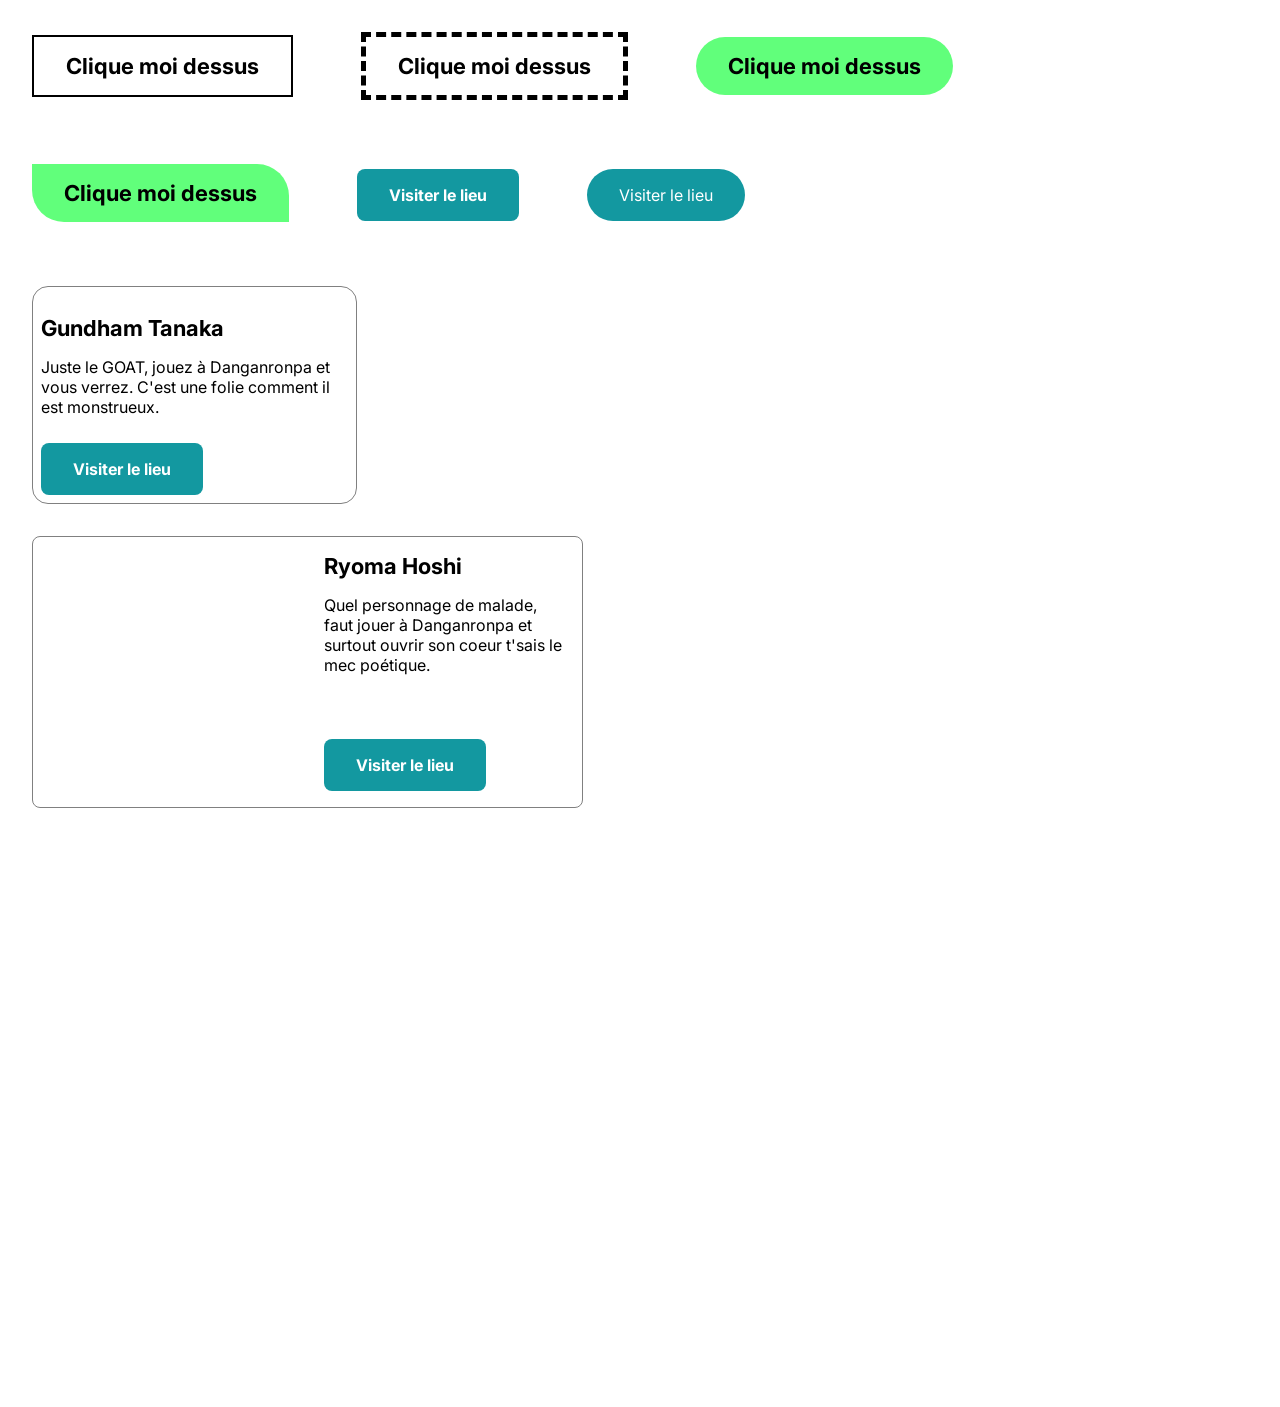
==== index.html @ 1b4fc69b "Initial commit" ====
<!DOCTYPE html>
<html lang="en">

<head>
    <meta charset="UTF-8">
    <meta name="viewport" content="width=device-width, initial-scale=1.0">
    <title>Composants</title>
    <link rel="stylesheet" href="style.css">
    <link rel="stylesheet" type="text/css"
        href="https://cdn.jsdelivr.net/npm/@phosphor-icons/web@2.1.1/src/regular/style.css">
</head>

<body>

    <a href="" class=" border-2 p-btn txt-none black size-22 bold m-32">Clique moi dessus</a>

    <a href="" class="border-dashed p-btn txt-none black size-22 bold m-32">Clique moi dessus</a>

    <a href="" class="p-btn txt-none black size-22 bold m-32 bg-green br-32">Clique moi dessus</a>

    <a href="" class="p-btn txt-none black size-22 bold m-32 bg-green br-chelou">Clique moi dessus</a>

    <a href="" class="p-btn txt-none white size-16 bold m-32 bg-pink br-8">Visiter le lieu</a>

    <a href="" class="p-btn txt-none white size-16 m-32 bg-pink br-27">Visiter le lieu</a>

    <div class="p-8 br-16 border-1 card-1 m-32">
        <img class="w-100 mb-16 br-8" src="https://i.pinimg.com/originals/e3/53/09/e3530920dc1c081bb27aa9189d1c7e6e.gif"
            alt="">

        <h2 class="size-22 bold mb-16">Gundham Tanaka</h2>
        <p class="mb-16">Juste le GOAT, jouez à Danganronpa et vous verrez. C'est une folie comment il est monstrueux.
        </p>

        <a href="" class="p-btn txt-none white size-16 bg-pink br-8 bold mt-10">Visiter le lieu</a>
    </div>

    <div class="br-8 border-1 m-32 flex card-2">
        <img class="br-8-left w-50"
            src="https://images.steamusercontent.com/ugc/950713289631995896/3C22B03D7CDC35E038DAA232AE4BD47980AA1C5C/?imw=512&&ima=fit&impolicy=Letterbox&imcolor=%23000000&letterbox=false"
            alt="">
        <div class="w-50 p-16 space-between flex">
            <h2 class="bold size-22 mb-16">Ryoma Hoshi</h2>
            <p class="mb-64">Quel personnage de malade, faut jouer à Danganronpa et surtout ouvrir son coeur t'sais le
                mec poétique.
            </p>

            <a href="" class="p-btn txt-none white size-16 bg-pink bold br-8">Visiter le lieu</a>
        </div>
    </div>

    <section class="flex space-around">
        <!-- Toji Fushiguro -->
        <div class="bg-toji card-3 m-32 br-8">
            <div class="pt-330 ml-16 mr-16">
                <h2 class="white mb-16 size-18 bold">Toji Fushiguro</h2>
                <p class="white mb-16 size-14">Connu sous le nom de "Tueur d'exorcistes", il ne possède aucune énergie
                    occulte mais
                    compense grâce à son serment inné qui accroit ses capacités physiques.</p>

                <a href="" class="white mb-16 semibold size-12 ml-175">Jujutsu Kaisen</a>
            </div>
        </div>

        <!-- Satoru Gojo -->
        <div class="bg-gojo card-3 m-32 br-8">
            <div class="pt-330 ml-16 mr-16">
                <h2 class="white mb-16 size-18 bold">Satoru Gojo</h2>
                <p class="white mb-16 size-14">Exorciste d'exception même parmi les classes S, Satoru est reconnu comme
                    le plus fort de sa génération.</p>
                <div class="flex align-end">
                    <a href="" class="white mb-16 semibold size-12 ml-175">Jujutsu Kaisen</a>
                </div>
            </div>
        </div>

        <!-- Levi -->
        <div class="bg-levi card-3 m-32 br-8">
            <div class="pt-330 ml-16 mr-16">
                <h2 class="white mb-16 size-18 bold">Levi</h2>
                <p class="white mb-16 size-14">Levi Ackerman est le Capitaine de l'Escouade tactique au sein du
                    bataillon d'exploration. Il est connu pour être le soldat le plus puissant de l'armée de Paradis.
                </p>

                <a href="" class="white mb-16 semibold size-12 ml-175">Attack On Titan</a>
            </div>
        </div>
    </section>

</body>

</html>
---- style.css ----
@import url('https://fonts.googleapis.com/css2?family=Inter:ital,opsz,wght@0,14..32,100..900;1,14..32,100..900&display=swap');

*{
    padding: 0;
    margin: 0;
    box-sizing: border-box;
    font-family: "Inter";
}

a {
    display: inline-block;
    text-decoration: none;
}

/* BACKGROUNDS */

.bg-green{
    background-color: #61FF7B;
}

.bg-pink{
    background-color: #1398A0;
}

.bg-black{
    background-color: #1B1E23;
}

.bg-candy{
    background-color: #C7385E;
}

.bg-hero{
    background-image: url(assets/Pexels\ Photo\ by\ Erik\ Mclean.jpg);
    background-size: cover;
    background-position: top;
    height: 1000px;
}

/* RADIUS */

.br-32{
    border-radius: 32px;
}

.br-chelou{
    border-top-right-radius: 32px;
    border-bottom-left-radius: 32px;
}

.br-8{
    border-radius: 8px;
}

.br-8-left{
    border-top-left-radius: 8px;
    border-bottom-left-radius: 8px;
}

.br-27{
    border-radius: 27px;
}

.br-16{
    border-radius: 16px;
}

.br-50{
    border-radius: 50px;
}

/* BORDERS */

.border-1{
    border: 1px solid gray;
}

.border-2{
    border: 2px solid black;
}

.border-dashed{
    border: 5px dashed black;
}

/* COLORS */

.white{
    color: white;
}

.black{
    color: black;
}

.red{
    color: #FF4D35;
}

/* PADDINGS */

.p-btn{
    padding: 16px 32px;
}

.p-card{
    padding: 32px 16px;
}

.p-8{
    padding: 8px;
}

.p-16{
    padding: 16px;
}

.pt-330{
    padding-top: 330px;
}

.pt-128{
    padding-top: 128px;
}

.p-32{
    padding: 32px;
}

/* TEXTE */

.txt-none{
    text-decoration: none;
}

.txt-center{
    text-align: center;
}

/* FONT-SIZE */

.size-22{
    font-size: 22px;
}

.size-16{
    font-size: 16px;
}

.size-18{
    font-size: 18px;
}

.size-14{
    font-size: 14px;
}

.size-12{
    font-size: 12px;
}

.size-48{
    font-size: 48px;
}

/* FONT-WEIGHT */

.bold{
    font-weight: bold;
}

.semibold{
    font-weight: 600;
}

/* MARGINS */

.m-32{
    margin: 32px;
}

.mb-16{
    margin-bottom: 16px;
}

.mb-64{
    margin-bottom: 64px;
}

.mt-10{
    margin-top: 10px;
}

.ml-16{
    margin-left: 16px;
}

.ml-64{
    margin-left: 64px;
}

.ml-175{
    margin-left: 175px;
}

.ml-128{
    margin-left: 128px;
}

.mt-128{
    margin-top: 128px;
}

.mr-16{
    margin-right: 16px;
}

/* CARDS */

.card-1{
    width: 325px;
}

.card-2{
    width: 551px;
}

.card-3{
    width: 300px;
}

/* WIDTHS */

.w-100{
    width: 100%;
}

.w-50{
    width: 50%;
}

/* HOVER */

.bg-green:hover{
    background-color: #61FF7B;
}

.bg-blue:hover{
    background-color: #1398A0;
}

/* FLEX */

.flex{
    display: flex;
    flex-wrap: wrap;
}

.space-between{
    justify-content: space-between;
}

.align-center{
    align-items: center;
}

.space-around{
    justify-content: space-around;
}

.justify-end{
    justify-content: end;
}

.align-end{
    justify-content: flex-end;
}

.column{
    flex-direction: column;
}

/* ANIME CARDS */

.bg-toji{
    background-image: url(https://i.pinimg.com/originals/07/c9/9b/07c99bda5417bc7774089b52e7340c36.gif);
    background-size: cover;
    background-position: top;
}

.bg-gojo{
    background-image: url(https://i.pinimg.com/originals/d7/e9/3b/d7e93b5754f95696d4913e6489ce788a.gif);
    background-size: cover;
    background-position: top;
}

.bg-levi{
    background-image: url(https://i.pinimg.com/originals/7a/9c/fb/7a9cfbb6e006a76637aca096ae4a7bb8.gif);
    background-size: cover;
    background-position: top;
}
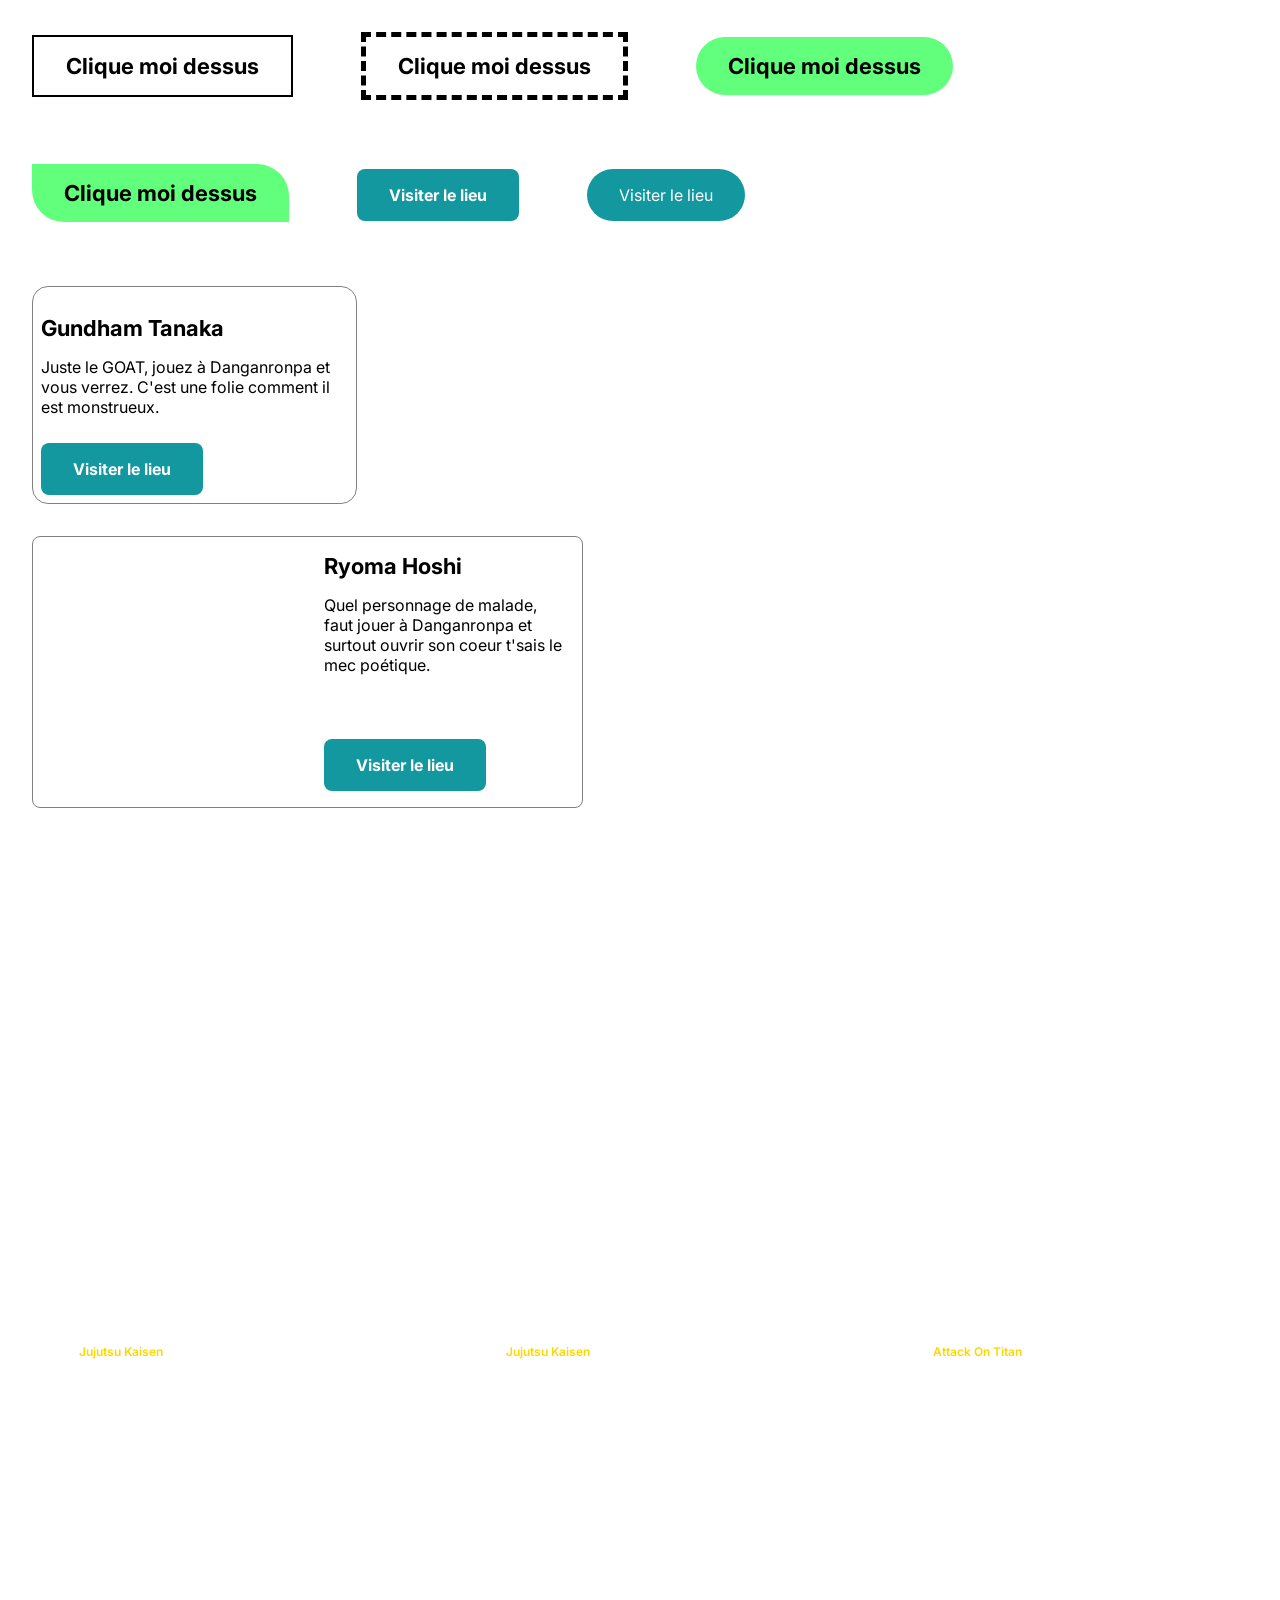
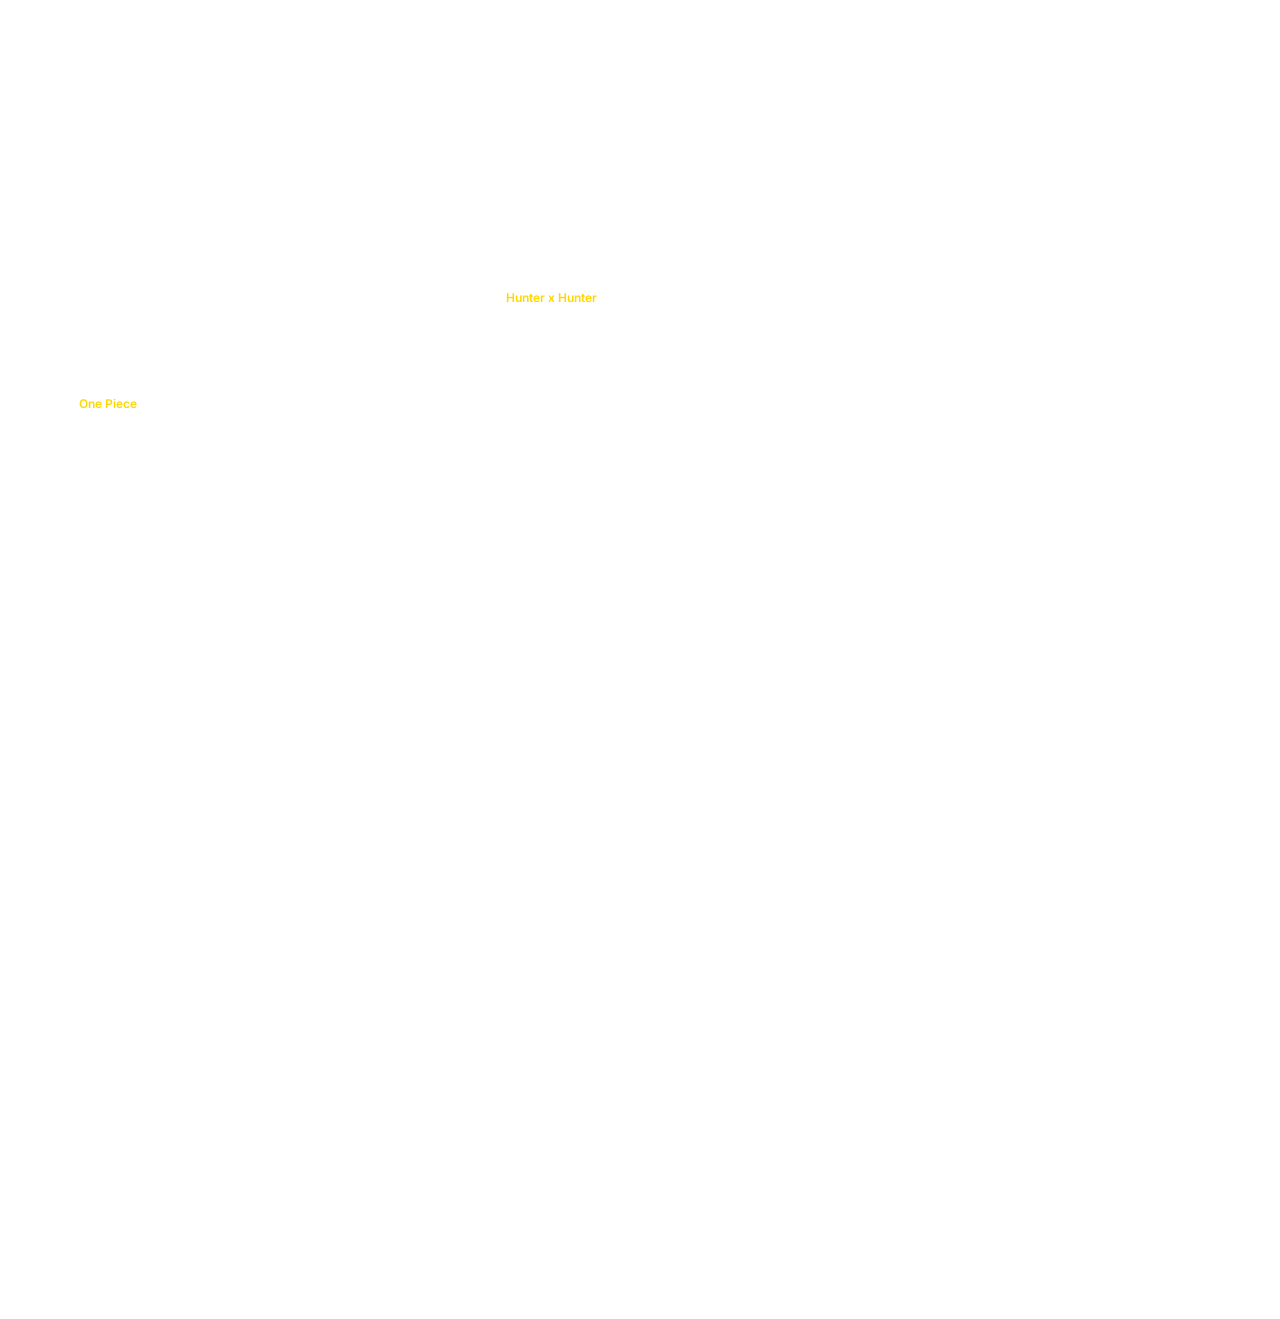
==== commit d6773a7d: "en vif" ====
--- a/index.html
+++ b/index.html
@@ -58,7 +58,7 @@
                     occulte mais
                     compense grâce à son serment inné qui accroit ses capacités physiques.</p>
 
-                <a href="" class="white mb-16 semibold size-12 ml-175">Jujutsu Kaisen</a>
+                <a href="" class="mb-16 semibold size-12">Jujutsu Kaisen</a>
             </div>
         </div>
 
@@ -67,10 +67,8 @@
             <div class="pt-330 ml-16 mr-16">
                 <h2 class="white mb-16 size-18 bold">Satoru Gojo</h2>
                 <p class="white mb-16 size-14">Exorciste d'exception même parmi les classes S, Satoru est reconnu comme
-                    le plus fort de sa génération.</p>
-                <div class="flex align-end">
-                    <a href="" class="white mb-16 semibold size-12 ml-175">Jujutsu Kaisen</a>
-                </div>
+                    le plus fort de sa génération. Il est considéré comme la seule puissance du clan Gojo, dont il en est le dirigeant.</p>
+                    <a href="" class="mb-16 semibold size-12">Jujutsu Kaisen</a>
             </div>
         </div>
 
@@ -82,7 +80,87 @@
                     bataillon d'exploration. Il est connu pour être le soldat le plus puissant de l'armée de Paradis.
                 </p>
 
-                <a href="" class="white mb-16 semibold size-12 ml-175">Attack On Titan</a>
+                <a href="" class="mb-16 semibold size-12">Attack On Titan</a>
+            </div>
+        </div>
+
+        <!-- Monkey D. Luffy -->
+        <div class="bg-luffy card-3 m-32 br-8">
+            <div class="pt-330 ml-16 mr-16">
+                <h2 class="white mb-16 size-18 bold">Monkey D. Luffy</h2>
+                <p class="white mb-16 size-14">Luffy a une réputation mondiale pour avoir causé divers troubles et catastrophes, même parmi les sept grands corsaires et la Marine, en étant allé jusqu'à défier deux des quatre Empereurs (Big Mom et Kaido), commettant également des crimes et actions considérées comme dangereuses par le Gouvernement mondial.</p>
+
+                <a href="" class="mb-16 semibold size-12">One Piece</a>
+            </div>
+        </div>
+
+        <!-- Killua Zoldyck -->
+        <div class="bg-killua card-3 m-32 br-8">
+            <div class="pt-330 ml-16 mr-16 flex column flex-end">
+                <h2 class="white mb-16 size-18 bold">Killua Zoldyck</h2>
+                <p class="white mb-16 size-14">Initialement désigné comme héritier de la famille Zoldyck, il se soustrait néanmoins à son milieu familial et embrasse la condition de Hunter novice.</p>
+
+                <a href="" class="mb-16 semibold size-12">Hunter x Hunter</a>
+            </div>
+        </div>
+
+        <!-- Eren Yeager -->
+        <div class="bg- card-3 m-32 br-8">
+            <div class="pt-330 ml-16 mr-16">
+                <h2 class="white mb-16 size-18 bold"></h2>
+                <p class="white mb-16 size-14"></p>
+
+                <a href="" class="mb-16 semibold size-12"></a>
+            </div>
+        </div>
+
+        <!-- Roronoa Zoro -->
+        <div class="bg- card-3 m-32 br-8">
+            <div class="pt-330 ml-16 mr-16">
+                <h2 class="white mb-16 size-18 bold"></h2>
+                <p class="white mb-16 size-14"></p>
+
+                <a href="" class="mb-16 semibold size-12"></a>
+            </div>
+        </div>
+
+        <!-- Lelouch Lamperouge -->
+        <div class="bg- card-3 m-32 br-8">
+            <div class="pt-330 ml-16 mr-16">
+                <h2 class="white mb-16 size-18 bold"></h2>
+                <p class="white mb-16 size-14"></p>
+
+                <a href="" class="mb-16 semibold size-12"></a>
+            </div>
+        </div>
+
+        <!-- Emilia -->
+        <div class="bg- card-3 m-32 br-8">
+            <div class="pt-330 ml-16 mr-16">
+                <h2 class="white mb-16 size-18 bold"></h2>
+                <p class="white mb-16 size-14"></p>
+
+                <a href="" class="mb-16 semibold size-12"></a>
+            </div>
+        </div>
+
+        <!-- L Lawliet -->
+        <div class="bg- card-3 m-32 br-8">
+            <div class="pt-330 ml-16 mr-16">
+                <h2 class="white mb-16 size-18 bold"></h2>
+                <p class="white mb-16 size-14"></p>
+
+                <a href="" class="mb-16 semibold size-12"></a>
+            </div>
+        </div>
+
+        <!-- Ken Kaneki -->
+        <div class="bg- card-3 m-32 br-8">
+            <div class="pt-330 ml-16 mr-16">
+                <h2 class="white mb-16 size-18 bold"></h2>
+                <p class="white mb-16 size-14"></p>
+
+                <a href="" class="mb-16 semibold size-12"></a>
             </div>
         </div>
     </section>
--- a/style.css
+++ b/style.css
@@ -10,6 +10,7 @@
 a {
     display: inline-block;
     text-decoration: none;
+    color: gold;
 }
 
 /* BACKGROUNDS */
@@ -137,6 +138,10 @@
     text-align: center;
 }
 
+.txt-right{
+    text-align: right;
+}
+
 /* FONT-SIZE */
 
 .size-22{
@@ -268,11 +273,7 @@
     justify-content: space-around;
 }
 
-.justify-end{
-    justify-content: end;
-}
-
-.align-end{
+.flex-end{
     justify-content: flex-end;
 }
 
@@ -298,4 +299,16 @@
     background-image: url(https://i.pinimg.com/originals/7a/9c/fb/7a9cfbb6e006a76637aca096ae4a7bb8.gif);
     background-size: cover;
     background-position: top;
+}
+
+.bg-luffy{
+    background-image: url(https://i.pinimg.com/originals/f2/95/e0/f295e0bfc2e646bbf49a50caabcee230.gif);
+    background-size: cover;
+    background-position: top;
+}
+
+.bg-killua{
+    background-image: url(https://i.pinimg.com/originals/9c/2b/56/9c2b5679e268164fa34931f16d877c94.gif);
+    background-size: cover;
+    background-position: top;
 }
